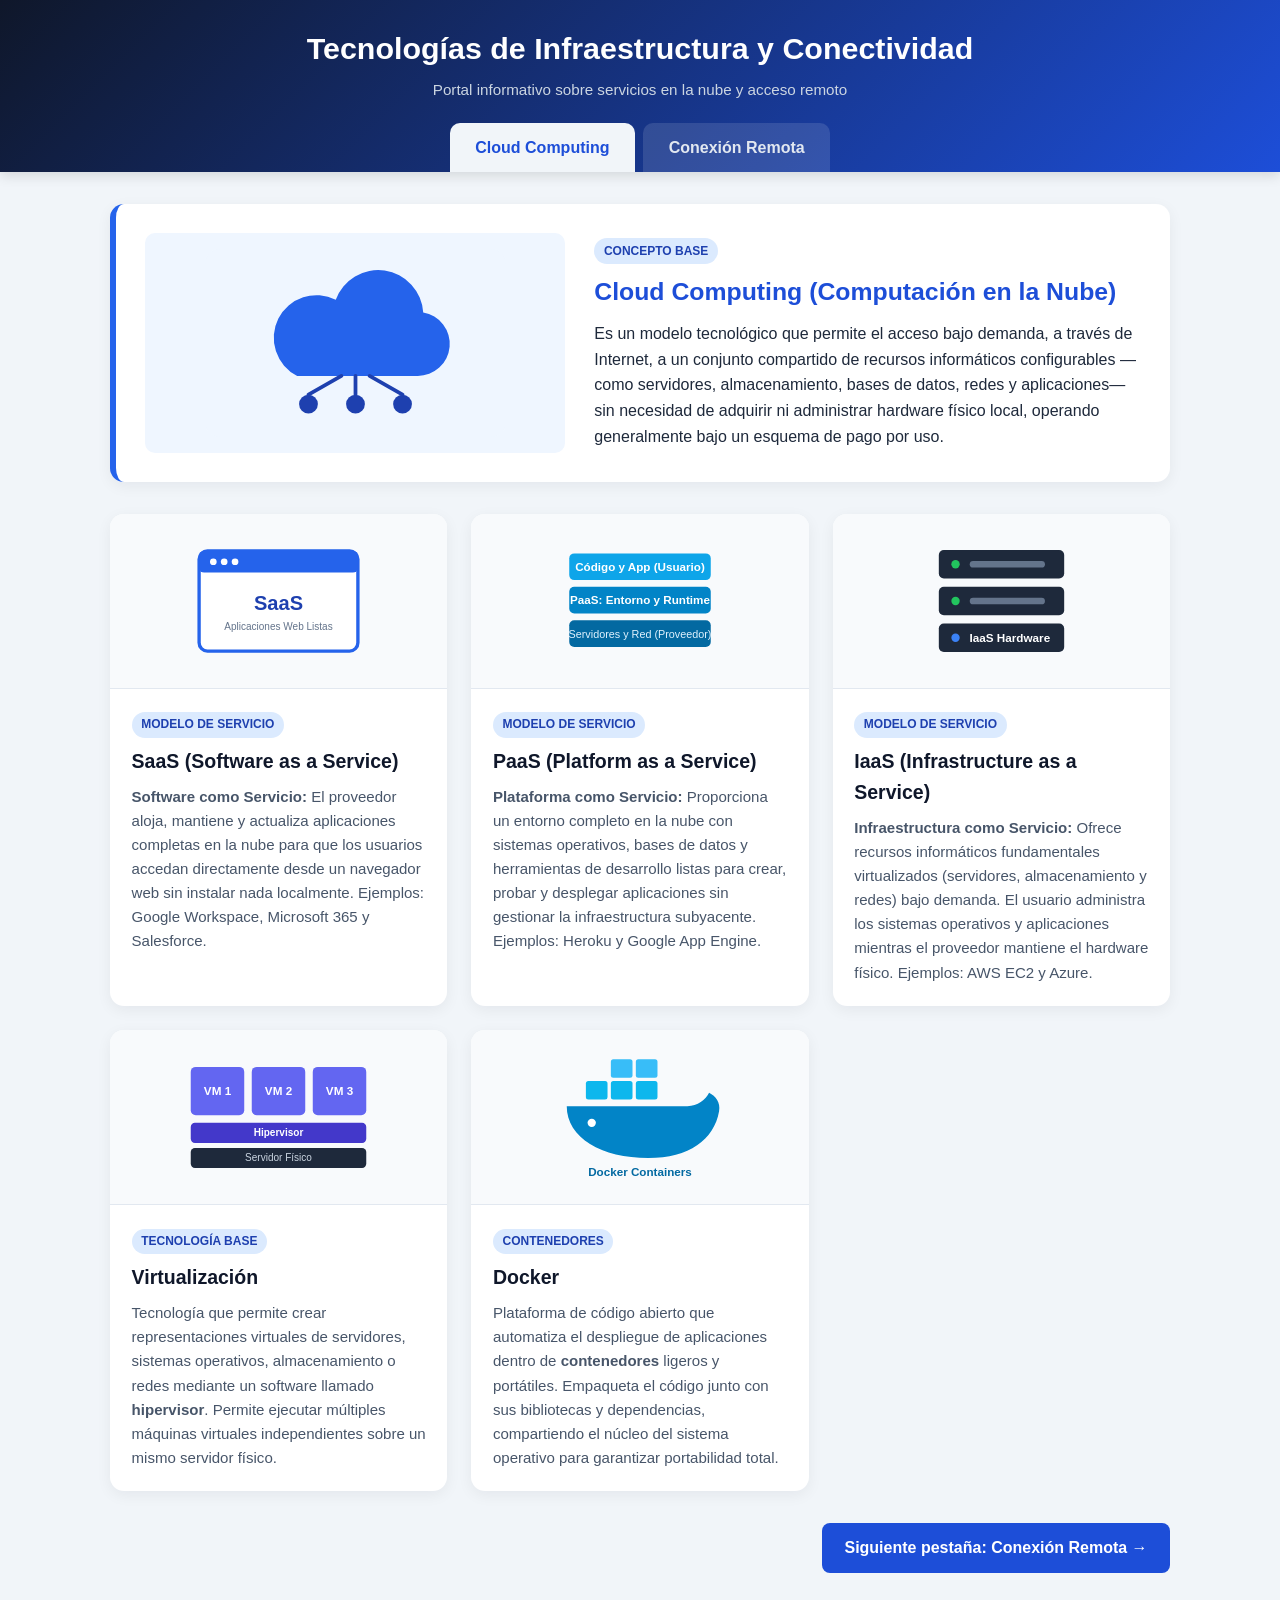
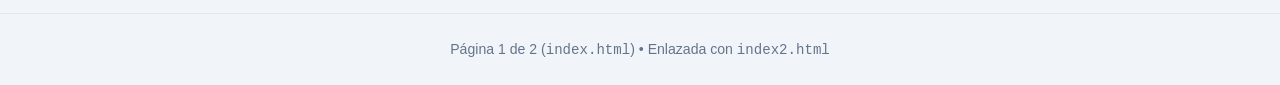
==== index2.html @ 06909fb5 "Rename index-html to index2.html" ====
<!DOCTYPE html>
<html lang="es">
<head>
  <meta charset="UTF-8" />
  <meta name="viewport" content="width=device-width, initial-scale=1.0" />
  <title>Cloud Computing | Arquitectura en la Nube</title>
  <style>
    * {
      box-sizing: border-box;
      margin: 0;
      padding: 0;
    }
    body {
      font-family: 'Segoe UI', Tahoma, Geneva, Verdana, sans-serif;
      background-color: #f1f5f9;
      color: #1e293b;
      line-height: 1.6;
    }
    header {
      background: linear-gradient(135deg, #0f172a, #1d4ed8);
      color: #ffffff;
      padding: 1.5rem 1rem 0;
      text-align: center;
      box-shadow: 0 4px 12px rgba(0, 0, 0, 0.12);
    }
    header h1 {
      font-size: 1.9rem;
      margin-bottom: 0.35rem;
    }
    header p {
      color: #cbd5e1;
      font-size: 0.95rem;
      margin-bottom: 1.25rem;
    }
    nav.menu {
      display: flex;
      justify-content: center;
      gap: 0.5rem;
      max-width: 900px;
      margin: 0 auto;
    }
    nav.menu a {
      text-decoration: none;
      color: #e2e8f0;
      background-color: rgba(255, 255, 255, 0.12);
      padding: 0.75rem 1.6rem;
      border-radius: 10px 10px 0 0;
      font-weight: 600;
      transition: background-color 0.25s, color 0.25s;
    }
    nav.menu a:hover {
      background-color: rgba(255, 255, 255, 0.25);
      color: #ffffff;
    }
    nav.menu a.activo {
      background-color: #f1f5f9;
      color: #1d4ed8;
    }
    main {
      max-width: 1100px;
      margin: 2rem auto;
      padding: 0 1.25rem;
    }
    .destacado {
      background: #ffffff;
      border-radius: 14px;
      padding: 1.8rem;
      margin-bottom: 2rem;
      display: grid;
      grid-template-columns: 1fr 1.3fr;
      gap: 1.8rem;
      align-items: center;
      box-shadow: 0 4px 15px rgba(15, 23, 42, 0.06);
      border-left: 6px solid #2563eb;
    }
    .destacado img {
      width: 100%;
      max-height: 220px;
      object-fit: contain;
      border-radius: 10px;
      background: #eff6ff;
      padding: 1rem;
    }
    .destacado h2 {
      color: #1d4ed8;
      margin-bottom: 0.6rem;
      font-size: 1.55rem;
    }
    .grid-cards {
      display: grid;
      grid-template-columns: repeat(auto-fit, minmax(300px, 1fr));
      gap: 1.5rem;
    }
    .card {
      background: #ffffff;
      border-radius: 14px;
      overflow: hidden;
      box-shadow: 0 4px 15px rgba(15, 23, 42, 0.06);
      display: flex;
      flex-direction: column;
      transition: transform 0.2s ease;
    }
    .card:hover {
      transform: translateY(-4px);
    }
    .card img {
      width: 100%;
      height: 175px;
      object-fit: contain;
      background-color: #f8fafc;
      padding: 1rem;
      border-bottom: 1px solid #e2e8f0;
    }
    .card-body {
      padding: 1.35rem;
    }
    .badge {
      display: inline-block;
      background: #dbeafe;
      color: #1e40af;
      font-size: 0.75rem;
      font-weight: 700;
      padding: 0.2rem 0.6rem;
      border-radius: 999px;
      margin-bottom: 0.5rem;
      text-transform: uppercase;
    }
    .card h3 {
      font-size: 1.22rem;
      color: #0f172a;
      margin-bottom: 0.5rem;
    }
    .card p {
      font-size: 0.94rem;
      color: #475569;
    }
    .nav-footer {
      text-align: right;
      margin-top: 2rem;
    }
    .btn-link {
      display: inline-block;
      background-color: #1d4ed8;
      color: #ffffff;
      text-decoration: none;
      padding: 0.75rem 1.4rem;
      border-radius: 8px;
      font-weight: 600;
    }
    .btn-link:hover {
      background-color: #1e40af;
    }
    footer {
      text-align: center;
      padding: 1.5rem;
      margin-top: 2.5rem;
      color: #64748b;
      font-size: 0.88rem;
      border-top: 1px solid #e2e8f0;
    }
    @media (max-width: 768px) {
      .destacado {
        grid-template-columns: 1fr;
      }
    }
  </style>
</head>
<body>

  <header>
    <h1>Tecnologías de Infraestructura y Conectividad</h1>
    <p>Portal informativo sobre servicios en la nube y acceso remoto</p>
    <nav class="menu">
      <a href="index.html" class="activo">Cloud Computing</a>
      <a href="index2.html">Conexión Remota</a>
    </nav>
  </header>

  <main>
    <!-- Concepto Principal: Cloud Computing -->
    <section class="destacado">
      <img
        alt="Ilustración de Cloud Computing"
        src='data:image/svg+xml;utf8,<svg xmlns="http://www.w3.org/2000/svg" viewBox="0 0 320 200"><rect width="320" height="200" rx="16" fill="%23eff6ff"/><path d="M98 135h128a34 34 0 0 0 6-67.5A48 48 0 0 0 139 54a40 40 0 0 0-41 81z" fill="%232563eb"/><circle cx="110" cy="165" r="10" fill="%231e40af"/><circle cx="160" cy="165" r="10" fill="%231e40af"/><circle cx="210" cy="165" r="10" fill="%231e40af"/><path d="M160 135v20M110 155l35-20M210 155l-35-20" stroke="%231e40af" stroke-width="4" stroke-linecap="round"/></svg>'
      />
      <div>
        <span class="badge">Concepto Base</span>
        <h2>Cloud Computing (Computación en la Nube)</h2>
        <p>
          Es un modelo tecnológico que permite el acceso bajo demanda, a través de Internet, a un conjunto compartido de recursos informáticos configurables —como servidores, almacenamiento, bases de datos, redes y aplicaciones— sin necesidad de adquirir ni administrar hardware físico local, operando generalmente bajo un esquema de pago por uso.
        </p>
      </div>
    </section>

    <!-- Tarjetas: SaaS, PaaS, IaaS, Virtualización y Docker -->
    <section class="grid-cards">
      <!-- SaaS -->
      <article class="card">
        <img
          alt="Ilustración de SaaS"
          src='data:image/svg+xml;utf8,<svg xmlns="http://www.w3.org/2000/svg" viewBox="0 0 300 170"><rect width="300" height="170" fill="%23f8fafc"/><rect x="55" y="25" width="190" height="120" rx="10" fill="%23ffffff" stroke="%232563eb" stroke-width="4"/><rect x="55" y="25" width="190" height="26" rx="6" fill="%232563eb"/><circle cx="72" cy="38" r="4" fill="%23ffffff"/><circle cx="85" cy="38" r="4" fill="%23ffffff"/><circle cx="98" cy="38" r="4" fill="%23ffffff"/><text x="150" y="96" font-family="Arial" font-size="24" font-weight="bold" fill="%231e40af" text-anchor="middle">SaaS</text><text x="150" y="120" font-family="Arial" font-size="12" fill="%2364748b" text-anchor="middle">Aplicaciones Web Listas</text></svg>'
        />
        <div class="card-body">
          <span class="badge">Modelo de Servicio</span>
          <h3>SaaS (Software as a Service)</h3>
          <p>
            <strong>Software como Servicio:</strong> El proveedor aloja, mantiene y actualiza aplicaciones completas en la nube para que los usuarios accedan directamente desde un navegador web sin instalar nada localmente. Ejemplos: Google Workspace, Microsoft 365 y Salesforce.
          </p>
        </div>
      </article>

      <!-- PaaS -->
      <article class="card">
        <img
          alt="Ilustración de PaaS"
          src='data:image/svg+xml;utf8,<svg xmlns="http://www.w3.org/2000/svg" viewBox="0 0 300 170"><rect width="300" height="170" fill="%23f8fafc"/><rect x="65" y="28" width="170" height="32" rx="6" fill="%230ea5e9"/><rect x="65" y="68" width="170" height="32" rx="6" fill="%230284c7"/><rect x="65" y="108" width="170" height="32" rx="6" fill="%230369a1"/><text x="150" y="49" font-family="Arial" font-size="14" font-weight="bold" fill="%23ffffff" text-anchor="middle">Código y App (Usuario)</text><text x="150" y="89" font-family="Arial" font-size="14" font-weight="bold" fill="%23ffffff" text-anchor="middle">PaaS: Entorno y Runtime</text><text x="150" y="129" font-family="Arial" font-size="13" fill="%23e0f2fe" text-anchor="middle">Servidores y Red (Proveedor)</text></svg>'
        />
        <div class="card-body">
          <span class="badge">Modelo de Servicio</span>
          <h3>PaaS (Platform as a Service)</h3>
          <p>
            <strong>Plataforma como Servicio:</strong> Proporciona un entorno completo en la nube con sistemas operativos, bases de datos y herramientas de desarrollo listas para crear, probar y desplegar aplicaciones sin gestionar la infraestructura subyacente. Ejemplos: Heroku y Google App Engine.
          </p>
        </div>
      </article>

      <!-- IaaS -->
      <article class="card">
        <img
          alt="Ilustración de IaaS"
          src='data:image/svg+xml;utf8,<svg xmlns="http://www.w3.org/2000/svg" viewBox="0 0 300 170"><rect width="300" height="170" fill="%23f8fafc"/><rect x="75" y="24" width="150" height="34" rx="6" fill="%231e293b"/><circle cx="95" cy="41" r="5" fill="%2322c55e"/><rect x="112" y="37" width="90" height="8" rx="4" fill="%2364748b"/><rect x="75" y="68" width="150" height="34" rx="6" fill="%231e293b"/><circle cx="95" cy="85" r="5" fill="%2322c55e"/><rect x="112" y="81" width="90" height="8" rx="4" fill="%2364748b"/><rect x="75" y="112" width="150" height="34" rx="6" fill="%231e293b"/><circle cx="95" cy="129" r="5" fill="%233b82f6"/><text x="160" y="134" font-family="Arial" font-size="14" font-weight="bold" fill="%23ffffff" text-anchor="middle">IaaS Hardware</text></svg>'
        />
        <div class="card-body">
          <span class="badge">Modelo de Servicio</span>
          <h3>IaaS (Infrastructure as a Service)</h3>
          <p>
            <strong>Infraestructura como Servicio:</strong> Ofrece recursos informáticos fundamentales virtualizados (servidores, almacenamiento y redes) bajo demanda. El usuario administra los sistemas operativos y aplicaciones mientras el proveedor mantiene el hardware físico. Ejemplos: AWS EC2 y Azure.
          </p>
        </div>
      </article>

      <!-- Virtualización -->
      <article class="card">
        <img
          alt="Ilustración de Virtualización"
          src='data:image/svg+xml;utf8,<svg xmlns="http://www.w3.org/2000/svg" viewBox="0 0 300 170"><rect width="300" height="170" fill="%23f8fafc"/><rect x="45" y="25" width="64" height="58" rx="6" fill="%236366f1"/><text x="77" y="59" font-family="Arial" font-size="14" font-weight="bold" fill="%23ffffff" text-anchor="middle">VM 1</text><rect x="118" y="25" width="64" height="58" rx="6" fill="%236366f1"/><text x="150" y="59" font-family="Arial" font-size="14" font-weight="bold" fill="%23ffffff" text-anchor="middle">VM 2</text><rect x="191" y="25" width="64" height="58" rx="6" fill="%236366f1"/><text x="223" y="59" font-family="Arial" font-size="14" font-weight="bold" fill="%23ffffff" text-anchor="middle">VM 3</text><rect x="45" y="92" width="210" height="24" rx="5" fill="%234338ca"/><text x="150" y="108" font-family="Arial" font-size="12" font-weight="bold" fill="%23ffffff" text-anchor="middle">Hipervisor</text><rect x="45" y="122" width="210" height="24" rx="5" fill="%231e293b"/><text x="150" y="138" font-family="Arial" font-size="12" fill="%23cbd5e1" text-anchor="middle">Servidor Físico</text></svg>'
        />
        <div class="card-body">
          <span class="badge">Tecnología Base</span>
          <h3>Virtualización</h3>
          <p>
            Tecnología que permite crear representaciones virtuales de servidores, sistemas operativos, almacenamiento o redes mediante un software llamado <strong>hipervisor</strong>. Permite ejecutar múltiples máquinas virtuales independientes sobre un mismo servidor físico.
          </p>
        </div>
      </article>

      <!-- Docker -->
      <article class="card">
        <img
          alt="Ilustración de Docker y Contenedores"
          src='data:image/svg+xml;utf8,<svg xmlns="http://www.w3.org/2000/svg" viewBox="0 0 300 170"><rect width="300" height="170" fill="%23f8fafc"/><rect x="85" y="42" width="26" height="22" rx="3" fill="%230db7ed"/><rect x="115" y="42" width="26" height="22" rx="3" fill="%230db7ed"/><rect x="145" y="42" width="26" height="22" rx="3" fill="%230db7ed"/><rect x="115" y="16" width="26" height="22" rx="3" fill="%2338bdf8"/><rect x="145" y="16" width="26" height="22" rx="3" fill="%2338bdf8"/><path d="M62 72h145c12 0 22-8 26-16 8 4 14 12 12 22-6 34-36 56-85 56-56 0-98-24-98-62z" fill="%230284c7"/><circle cx="92" cy="92" r="5" fill="%23ffffff"/><text x="150" y="156" font-family="Arial" font-size="14" font-weight="bold" fill="%230369a1" text-anchor="middle">Docker Containers</text></svg>'
        />
        <div class="card-body">
          <span class="badge">Contenedores</span>
          <h3>Docker</h3>
          <p>
            Plataforma de código abierto que automatiza el despliegue de aplicaciones dentro de <strong>contenedores</strong> ligeros y portátiles. Empaqueta el código junto con sus bibliotecas y dependencias, compartiendo el núcleo del sistema operativo para garantizar portabilidad total.
          </p>
        </div>
      </article>
    </section>

    <div class="nav-footer">
      <a href="index2.html" class="btn-link">Siguiente pestaña: Conexión Remota →</a>
    </div>
  </main>

  <footer>
    Página 1 de 2 (<code>index.html</code>) • Enlazada con <code>index2.html</code>
  </footer>

</body>
</html>
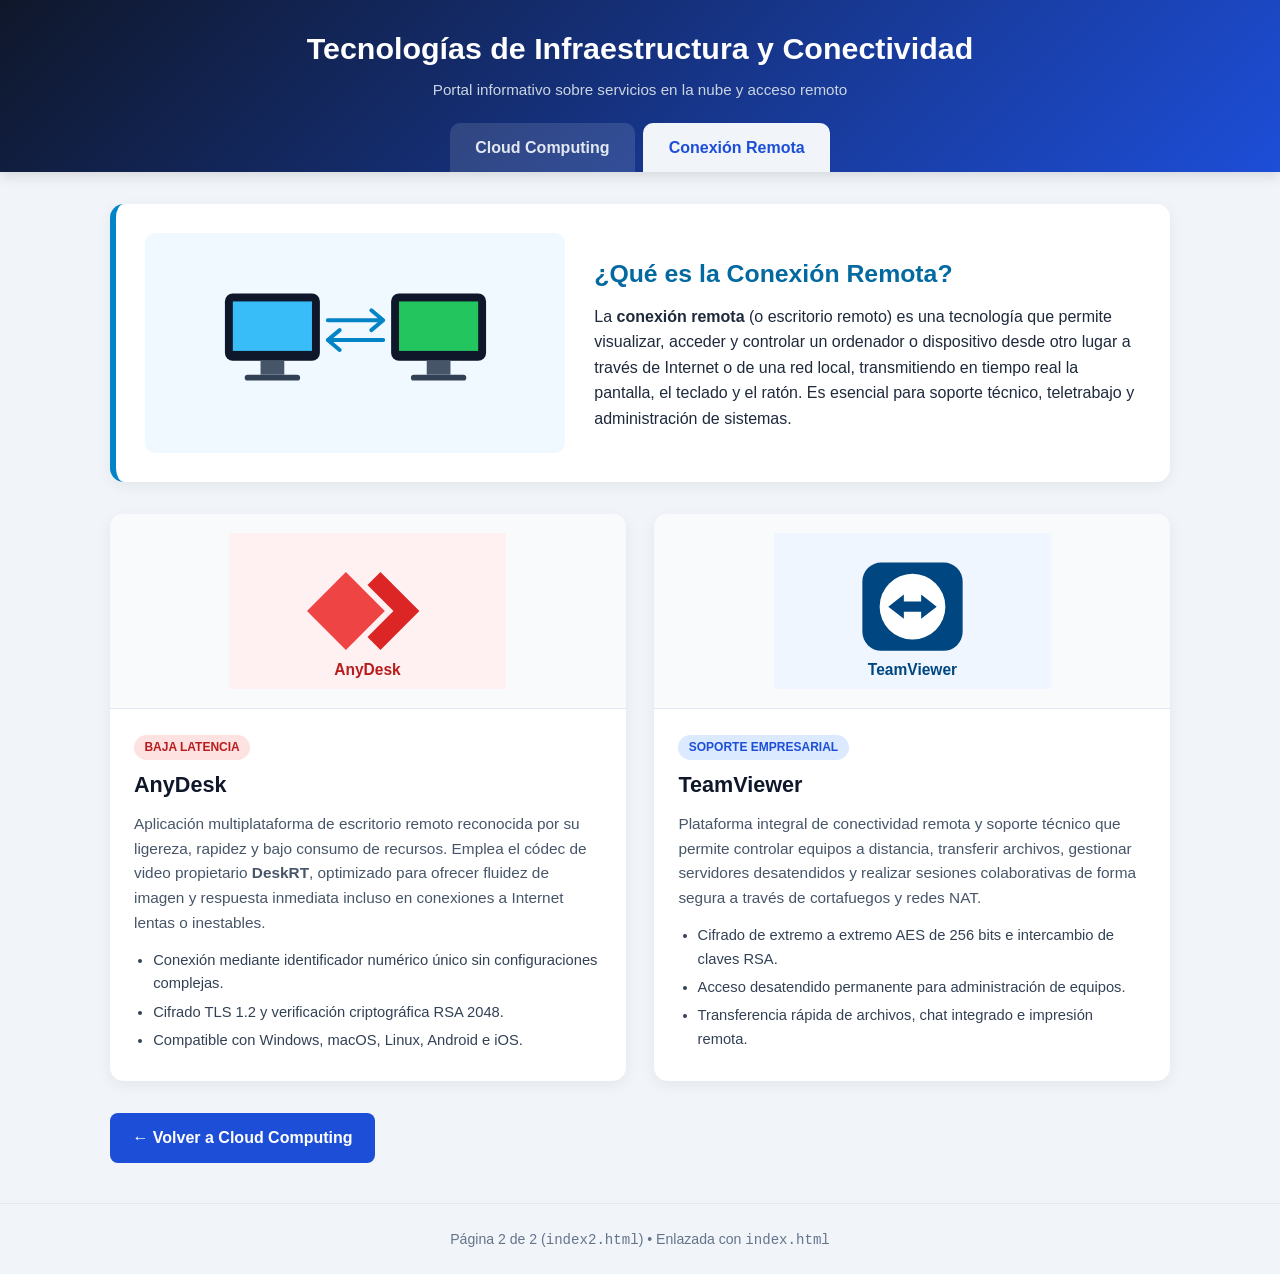
==== commit f230e867: "Add new index2.html file" ====
--- a/index2.html
+++ b/index2.html
@@ -3,7 +3,7 @@
 <head>
   <meta charset="UTF-8" />
   <meta name="viewport" content="width=device-width, initial-scale=1.0" />
-  <title>Cloud Computing | Arquitectura en la Nube</title>
+  <title>Conexión Remota | AnyDesk y TeamViewer</title>
   <style>
     * {
       box-sizing: border-box;
@@ -71,25 +71,25 @@
       gap: 1.8rem;
       align-items: center;
       box-shadow: 0 4px 15px rgba(15, 23, 42, 0.06);
-      border-left: 6px solid #2563eb;
+      border-left: 6px solid #0284c7;
     }
     .destacado img {
       width: 100%;
       max-height: 220px;
       object-fit: contain;
       border-radius: 10px;
-      background: #eff6ff;
+      background: #f0f9ff;
       padding: 1rem;
     }
     .destacado h2 {
-      color: #1d4ed8;
+      color: #0369a1;
       margin-bottom: 0.6rem;
       font-size: 1.55rem;
     }
-    .grid-cards {
+    .grid-herramientas {
       display: grid;
-      grid-template-columns: repeat(auto-fit, minmax(300px, 1fr));
-      gap: 1.5rem;
+      grid-template-columns: repeat(auto-fit, minmax(340px, 1fr));
+      gap: 1.8rem;
     }
     .card {
       background: #ffffff;
@@ -105,37 +105,57 @@
     }
     .card img {
       width: 100%;
-      height: 175px;
+      height: 195px;
       object-fit: contain;
       background-color: #f8fafc;
-      padding: 1rem;
+      padding: 1.2rem;
       border-bottom: 1px solid #e2e8f0;
     }
     .card-body {
-      padding: 1.35rem;
-    }
-    .badge {
+      padding: 1.5rem;
+    }
+    .badge-red {
       display: inline-block;
-      background: #dbeafe;
-      color: #1e40af;
+      background: #fee2e2;
+      color: #b91c1c;
       font-size: 0.75rem;
       font-weight: 700;
-      padding: 0.2rem 0.6rem;
+      padding: 0.2rem 0.65rem;
       border-radius: 999px;
       margin-bottom: 0.5rem;
       text-transform: uppercase;
     }
+    .badge-blue {
+      display: inline-block;
+      background: #dbeafe;
+      color: #1d4ed8;
+      font-size: 0.75rem;
+      font-weight: 700;
+      padding: 0.2rem 0.65rem;
+      border-radius: 999px;
+      margin-bottom: 0.5rem;
+      text-transform: uppercase;
+    }
     .card h3 {
-      font-size: 1.22rem;
+      font-size: 1.35rem;
       color: #0f172a;
-      margin-bottom: 0.5rem;
+      margin-bottom: 0.6rem;
     }
     .card p {
-      font-size: 0.94rem;
+      font-size: 0.96rem;
       color: #475569;
+      margin-bottom: 0.85rem;
+    }
+    .card ul {
+      padding-left: 1.2rem;
+      color: #334155;
+      font-size: 0.92rem;
+    }
+    .card ul li {
+      margin-bottom: 0.3rem;
     }
     .nav-footer {
-      text-align: right;
+      text-align: left;
       margin-top: 2rem;
     }
     .btn-link {
@@ -171,112 +191,76 @@
     <h1>Tecnologías de Infraestructura y Conectividad</h1>
     <p>Portal informativo sobre servicios en la nube y acceso remoto</p>
     <nav class="menu">
-      <a href="index.html" class="activo">Cloud Computing</a>
-      <a href="index2.html">Conexión Remota</a>
+      <a href="index.html">Cloud Computing</a>
+      <a href="index2.html" class="activo">Conexión Remota</a>
     </nav>
   </header>
 
   <main>
-    <!-- Concepto Principal: Cloud Computing -->
+    <!-- Concepto Principal: Conexión Remota -->
     <section class="destacado">
       <img
-        alt="Ilustración de Cloud Computing"
-        src='data:image/svg+xml;utf8,<svg xmlns="http://www.w3.org/2000/svg" viewBox="0 0 320 200"><rect width="320" height="200" rx="16" fill="%23eff6ff"/><path d="M98 135h128a34 34 0 0 0 6-67.5A48 48 0 0 0 139 54a40 40 0 0 0-41 81z" fill="%232563eb"/><circle cx="110" cy="165" r="10" fill="%231e40af"/><circle cx="160" cy="165" r="10" fill="%231e40af"/><circle cx="210" cy="165" r="10" fill="%231e40af"/><path d="M160 135v20M110 155l35-20M210 155l-35-20" stroke="%231e40af" stroke-width="4" stroke-linecap="round"/></svg>'
+        alt="Ilustración de Conexión Remota entre equipos"
+        src='data:image/svg+xml;utf8,<svg xmlns="http://www.w3.org/2000/svg" viewBox="0 0 320 190"><rect width="320" height="190" rx="16" fill="%23f0f9ff"/><rect x="28" y="45" width="96" height="68" rx="8" fill="%230f172a"/><rect x="36" y="53" width="80" height="50" fill="%2338bdf8"/><rect x="64" y="113" width="24" height="14" fill="%23475569"/><rect x="48" y="127" width="56" height="6" rx="3" fill="%23334155"/><rect x="196" y="45" width="96" height="68" rx="8" fill="%230f172a"/><rect x="204" y="53" width="80" height="50" fill="%2322c55e"/><rect x="232" y="113" width="24" height="14" fill="%23475569"/><rect x="216" y="127" width="56" height="6" rx="3" fill="%23334155"/><path d="M132 72h56M176 62l12 10-12 10M188 92h-56M144 82l-12 10 12 10" stroke="%230284c7" stroke-width="4" fill="none" stroke-linecap="round" stroke-linejoin="round"/></svg>'
       />
       <div>
-        <span class="badge">Concepto Base</span>
-        <h2>Cloud Computing (Computación en la Nube)</h2>
+        <h2>¿Qué es la Conexión Remota?</h2>
         <p>
-          Es un modelo tecnológico que permite el acceso bajo demanda, a través de Internet, a un conjunto compartido de recursos informáticos configurables —como servidores, almacenamiento, bases de datos, redes y aplicaciones— sin necesidad de adquirir ni administrar hardware físico local, operando generalmente bajo un esquema de pago por uso.
+          La <strong>conexión remota</strong> (o escritorio remoto) es una tecnología que permite visualizar, acceder y controlar un ordenador o dispositivo desde otro lugar a través de Internet o de una red local, transmitiendo en tiempo real la pantalla, el teclado y el ratón. Es esencial para soporte técnico, teletrabajo y administración de sistemas.
         </p>
       </div>
     </section>
 
-    <!-- Tarjetas: SaaS, PaaS, IaaS, Virtualización y Docker -->
-    <section class="grid-cards">
-      <!-- SaaS -->
+    <!-- Herramientas: AnyDesk y TeamViewer -->
+    <section class="grid-herramientas">
+      <!-- AnyDesk -->
       <article class="card">
         <img
-          alt="Ilustración de SaaS"
-          src='data:image/svg+xml;utf8,<svg xmlns="http://www.w3.org/2000/svg" viewBox="0 0 300 170"><rect width="300" height="170" fill="%23f8fafc"/><rect x="55" y="25" width="190" height="120" rx="10" fill="%23ffffff" stroke="%232563eb" stroke-width="4"/><rect x="55" y="25" width="190" height="26" rx="6" fill="%232563eb"/><circle cx="72" cy="38" r="4" fill="%23ffffff"/><circle cx="85" cy="38" r="4" fill="%23ffffff"/><circle cx="98" cy="38" r="4" fill="%23ffffff"/><text x="150" y="96" font-family="Arial" font-size="24" font-weight="bold" fill="%231e40af" text-anchor="middle">SaaS</text><text x="150" y="120" font-family="Arial" font-size="12" fill="%2364748b" text-anchor="middle">Aplicaciones Web Listas</text></svg>'
+          alt="Ilustración representativa de AnyDesk"
+          src='data:image/svg+xml;utf8,<svg xmlns="http://www.w3.org/2000/svg" viewBox="0 0 320 180"><rect width="320" height="180" fill="%23fff1f2"/><polygon points="135,45 180,90 135,135 90,90" fill="%23ef4444"/><polygon points="175,45 220,90 175,135 160,120 190,90 160,60" fill="%23dc2626"/><text x="160" y="164" font-family="Arial" font-size="18" font-weight="bold" fill="%23b91c1c" text-anchor="middle">AnyDesk</text></svg>'
         />
         <div class="card-body">
-          <span class="badge">Modelo de Servicio</span>
-          <h3>SaaS (Software as a Service)</h3>
+          <span class="badge-red">Baja Latencia</span>
+          <h3>AnyDesk</h3>
           <p>
-            <strong>Software como Servicio:</strong> El proveedor aloja, mantiene y actualiza aplicaciones completas en la nube para que los usuarios accedan directamente desde un navegador web sin instalar nada localmente. Ejemplos: Google Workspace, Microsoft 365 y Salesforce.
+            Aplicación multiplataforma de escritorio remoto reconocida por su ligereza, rapidez y bajo consumo de recursos. Emplea el códec de video propietario <strong>DeskRT</strong>, optimizado para ofrecer fluidez de imagen y respuesta inmediata incluso en conexiones a Internet lentas o inestables.
           </p>
+          <ul>
+            <li>Conexión mediante identificador numérico único sin configuraciones complejas.</li>
+            <li>Cifrado TLS 1.2 y verificación criptográfica RSA 2048.</li>
+            <li>Compatible con Windows, macOS, Linux, Android e iOS.</li>
+          </ul>
         </div>
       </article>
 
-      <!-- PaaS -->
+      <!-- TeamViewer -->
       <article class="card">
         <img
-          alt="Ilustración de PaaS"
-          src='data:image/svg+xml;utf8,<svg xmlns="http://www.w3.org/2000/svg" viewBox="0 0 300 170"><rect width="300" height="170" fill="%23f8fafc"/><rect x="65" y="28" width="170" height="32" rx="6" fill="%230ea5e9"/><rect x="65" y="68" width="170" height="32" rx="6" fill="%230284c7"/><rect x="65" y="108" width="170" height="32" rx="6" fill="%230369a1"/><text x="150" y="49" font-family="Arial" font-size="14" font-weight="bold" fill="%23ffffff" text-anchor="middle">Código y App (Usuario)</text><text x="150" y="89" font-family="Arial" font-size="14" font-weight="bold" fill="%23ffffff" text-anchor="middle">PaaS: Entorno y Runtime</text><text x="150" y="129" font-family="Arial" font-size="13" fill="%23e0f2fe" text-anchor="middle">Servidores y Red (Proveedor)</text></svg>'
+          alt="Ilustración representativa de TeamViewer"
+          src='data:image/svg+xml;utf8,<svg xmlns="http://www.w3.org/2000/svg" viewBox="0 0 320 180"><rect width="320" height="180" fill="%23eff6ff"/><rect x="102" y="34" width="116" height="102" rx="22" fill="%23004680"/><circle cx="160" cy="85" r="38" fill="%23ffffff"/><polygon points="132,85 150,71 150,79 170,79 170,71 188,85 170,99 170,91 150,91 150,99" fill="%23004680"/><text x="160" y="164" font-family="Arial" font-size="18" font-weight="bold" fill="%23004680" text-anchor="middle">TeamViewer</text></svg>'
         />
         <div class="card-body">
-          <span class="badge">Modelo de Servicio</span>
-          <h3>PaaS (Platform as a Service)</h3>
+          <span class="badge-blue">Soporte Empresarial</span>
+          <h3>TeamViewer</h3>
           <p>
-            <strong>Plataforma como Servicio:</strong> Proporciona un entorno completo en la nube con sistemas operativos, bases de datos y herramientas de desarrollo listas para crear, probar y desplegar aplicaciones sin gestionar la infraestructura subyacente. Ejemplos: Heroku y Google App Engine.
+            Plataforma integral de conectividad remota y soporte técnico que permite controlar equipos a distancia, transferir archivos, gestionar servidores desatendidos y realizar sesiones colaborativas de forma segura a través de cortafuegos y redes NAT.
           </p>
-        </div>
-      </article>
-
-      <!-- IaaS -->
-      <article class="card">
-        <img
-          alt="Ilustración de IaaS"
-          src='data:image/svg+xml;utf8,<svg xmlns="http://www.w3.org/2000/svg" viewBox="0 0 300 170"><rect width="300" height="170" fill="%23f8fafc"/><rect x="75" y="24" width="150" height="34" rx="6" fill="%231e293b"/><circle cx="95" cy="41" r="5" fill="%2322c55e"/><rect x="112" y="37" width="90" height="8" rx="4" fill="%2364748b"/><rect x="75" y="68" width="150" height="34" rx="6" fill="%231e293b"/><circle cx="95" cy="85" r="5" fill="%2322c55e"/><rect x="112" y="81" width="90" height="8" rx="4" fill="%2364748b"/><rect x="75" y="112" width="150" height="34" rx="6" fill="%231e293b"/><circle cx="95" cy="129" r="5" fill="%233b82f6"/><text x="160" y="134" font-family="Arial" font-size="14" font-weight="bold" fill="%23ffffff" text-anchor="middle">IaaS Hardware</text></svg>'
-        />
-        <div class="card-body">
-          <span class="badge">Modelo de Servicio</span>
-          <h3>IaaS (Infrastructure as a Service)</h3>
-          <p>
-            <strong>Infraestructura como Servicio:</strong> Ofrece recursos informáticos fundamentales virtualizados (servidores, almacenamiento y redes) bajo demanda. El usuario administra los sistemas operativos y aplicaciones mientras el proveedor mantiene el hardware físico. Ejemplos: AWS EC2 y Azure.
-          </p>
-        </div>
-      </article>
-
-      <!-- Virtualización -->
-      <article class="card">
-        <img
-          alt="Ilustración de Virtualización"
-          src='data:image/svg+xml;utf8,<svg xmlns="http://www.w3.org/2000/svg" viewBox="0 0 300 170"><rect width="300" height="170" fill="%23f8fafc"/><rect x="45" y="25" width="64" height="58" rx="6" fill="%236366f1"/><text x="77" y="59" font-family="Arial" font-size="14" font-weight="bold" fill="%23ffffff" text-anchor="middle">VM 1</text><rect x="118" y="25" width="64" height="58" rx="6" fill="%236366f1"/><text x="150" y="59" font-family="Arial" font-size="14" font-weight="bold" fill="%23ffffff" text-anchor="middle">VM 2</text><rect x="191" y="25" width="64" height="58" rx="6" fill="%236366f1"/><text x="223" y="59" font-family="Arial" font-size="14" font-weight="bold" fill="%23ffffff" text-anchor="middle">VM 3</text><rect x="45" y="92" width="210" height="24" rx="5" fill="%234338ca"/><text x="150" y="108" font-family="Arial" font-size="12" font-weight="bold" fill="%23ffffff" text-anchor="middle">Hipervisor</text><rect x="45" y="122" width="210" height="24" rx="5" fill="%231e293b"/><text x="150" y="138" font-family="Arial" font-size="12" fill="%23cbd5e1" text-anchor="middle">Servidor Físico</text></svg>'
-        />
-        <div class="card-body">
-          <span class="badge">Tecnología Base</span>
-          <h3>Virtualización</h3>
-          <p>
-            Tecnología que permite crear representaciones virtuales de servidores, sistemas operativos, almacenamiento o redes mediante un software llamado <strong>hipervisor</strong>. Permite ejecutar múltiples máquinas virtuales independientes sobre un mismo servidor físico.
-          </p>
-        </div>
-      </article>
-
-      <!-- Docker -->
-      <article class="card">
-        <img
-          alt="Ilustración de Docker y Contenedores"
-          src='data:image/svg+xml;utf8,<svg xmlns="http://www.w3.org/2000/svg" viewBox="0 0 300 170"><rect width="300" height="170" fill="%23f8fafc"/><rect x="85" y="42" width="26" height="22" rx="3" fill="%230db7ed"/><rect x="115" y="42" width="26" height="22" rx="3" fill="%230db7ed"/><rect x="145" y="42" width="26" height="22" rx="3" fill="%230db7ed"/><rect x="115" y="16" width="26" height="22" rx="3" fill="%2338bdf8"/><rect x="145" y="16" width="26" height="22" rx="3" fill="%2338bdf8"/><path d="M62 72h145c12 0 22-8 26-16 8 4 14 12 12 22-6 34-36 56-85 56-56 0-98-24-98-62z" fill="%230284c7"/><circle cx="92" cy="92" r="5" fill="%23ffffff"/><text x="150" y="156" font-family="Arial" font-size="14" font-weight="bold" fill="%230369a1" text-anchor="middle">Docker Containers</text></svg>'
-        />
-        <div class="card-body">
-          <span class="badge">Contenedores</span>
-          <h3>Docker</h3>
-          <p>
-            Plataforma de código abierto que automatiza el despliegue de aplicaciones dentro de <strong>contenedores</strong> ligeros y portátiles. Empaqueta el código junto con sus bibliotecas y dependencias, compartiendo el núcleo del sistema operativo para garantizar portabilidad total.
-          </p>
+          <ul>
+            <li>Cifrado de extremo a extremo AES de 256 bits e intercambio de claves RSA.</li>
+            <li>Acceso desatendido permanente para administración de equipos.</li>
+            <li>Transferencia rápida de archivos, chat integrado e impresión remota.</li>
+          </ul>
         </div>
       </article>
     </section>
 
     <div class="nav-footer">
-      <a href="index2.html" class="btn-link">Siguiente pestaña: Conexión Remota →</a>
+      <a href="index.html" class="btn-link">&larr; Volver a Cloud Computing</a>
     </div>
   </main>
 
   <footer>
-    Página 1 de 2 (<code>index.html</code>) • Enlazada con <code>index2.html</code>
+    Página 2 de 2 (<code>index2.html</code>) &bull; Enlazada con <code>index.html</code>
   </footer>
 
 </body>
